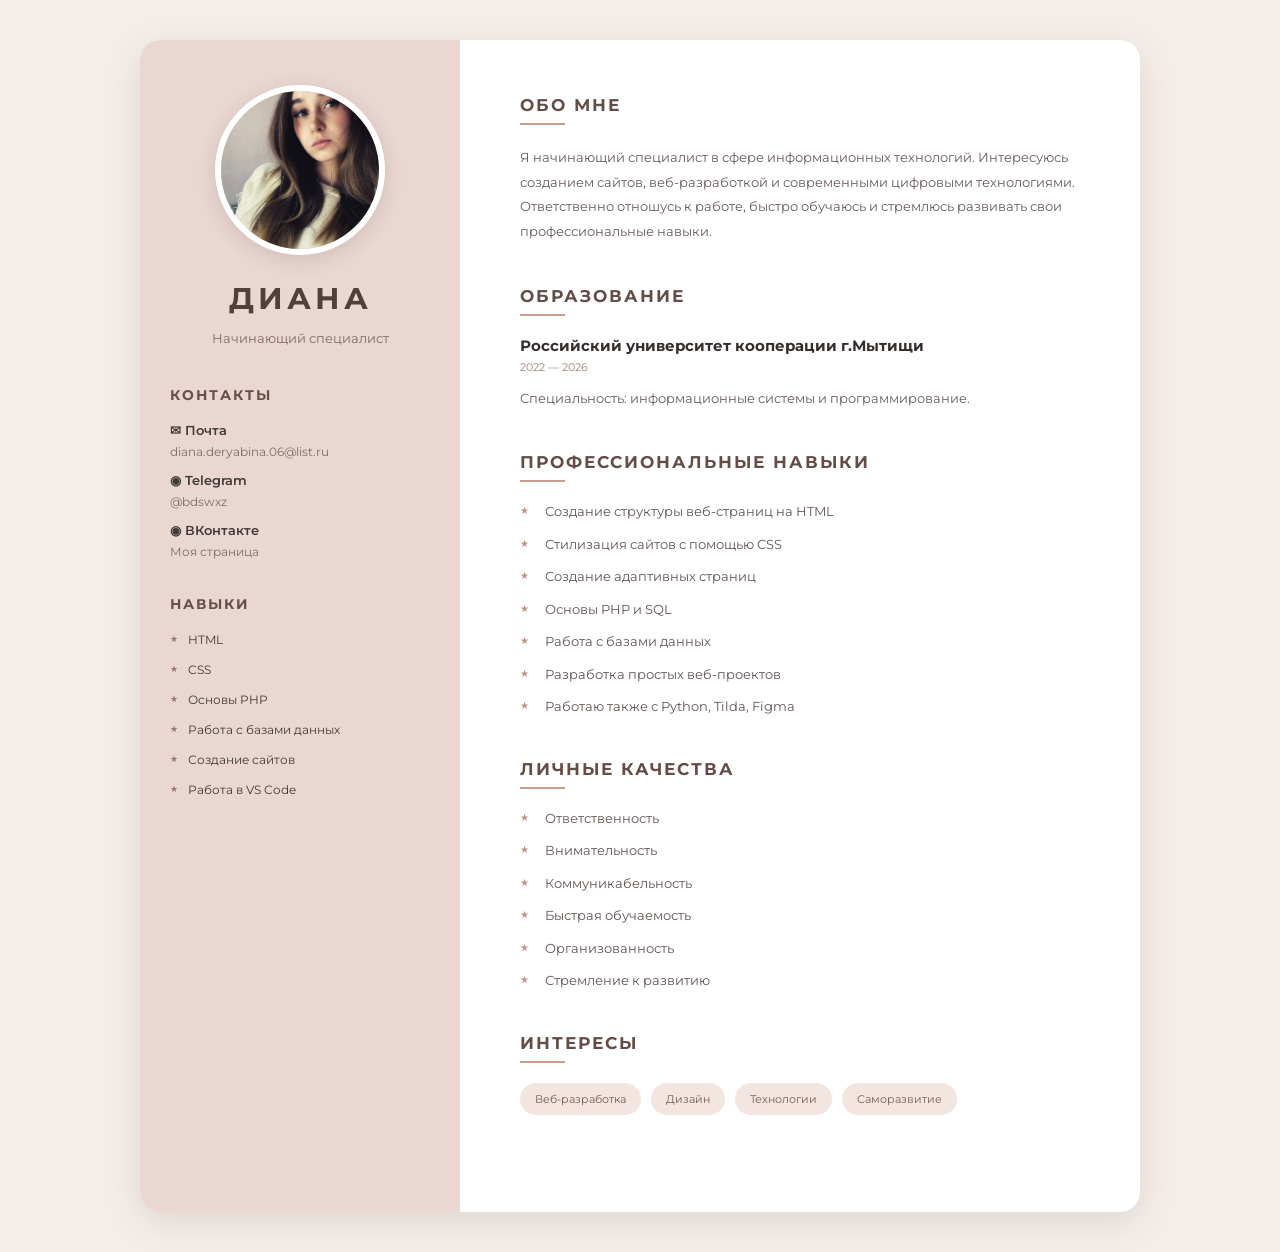
==== index.html @ db4235cc "Update index.html" ====
<!DOCTYPE html>
<html lang="ru">
<head>
    <meta charset="UTF-8">
    <meta name="viewport" content="width=device-width, initial-scale=1.0">
    <title>Моё резюме</title>
    <link rel="stylesheet" href="style.css">
    <link rel="preconnect" href="https://fonts.googleapis.com">
    <link rel="preconnect" href="https://fonts.gstatic.com" crossorigin>
    <link href="https://fonts.googleapis.com/css2?family=Montserrat:wght@400;500;600;700&display=swap" rel="stylesheet">
</head>
<body>
    <div class="resume">
        <!-- ЛЕВАЯ ЧАСТЬ -->
        <aside class="sidebar">
            <div class="photo">
                <img src="photo1.jpg" alt="Моя фотография">
            </div>
            <h1>ДИАНА</h1>
            <p class="profession">Начинающий специалист</p>
            <div class="side-section">
                <h2>КОНТАКТЫ</h2>
                <p>✉ Почта</p>
                <a href="mailto:diana.deryabina.06@list.ru">
                    diana.deryabina.06@list.ru
                </a>
                <p>◉ Telegram</p>
                <a href="https://t.me/bdswxz" target="_blank">
                    @bdswxz
                </a>
                <p>◉ ВКонтакте</p>
                <a href="https://vk.ru/deryabina_diana" target="_blank">
                    Моя страница
                </a>
            </div>
            <div class="side-section">
                <h2>НАВЫКИ</h2>
                <ul class="stars">
                    <li>HTML</li>
                    <li>CSS</li>
                    <li>Основы PHP</li>
                    <li>Работа с базами данных</li>
                    <li>Создание сайтов</li>
                    <li>Работа в VS Code</li>
                </ul>
            </div>
        </aside>
        <!-- ПРАВАЯ ЧАСТЬ -->
        <main class="content">
            <section>
                <h2 class="title">ОБО МНЕ</h2>
                <p>
                    Я начинающий специалист в сфере информационных технологий.
                    Интересуюсь созданием сайтов, веб-разработкой и современными
                    цифровыми технологиями. Ответственно отношусь к работе,
                    быстро обучаюсь и стремлюсь развивать свои профессиональные навыки.
                </p>
            </section>
            <section>
                <h2 class="title">ОБРАЗОВАНИЕ</h2>
                <div class="item">
                    <h3>Российский университет кооперации г.Мытищи</h3>
                    <span>2022 — 2026</span>
                    <p>
                        Специальность: информационные системы и программирование.
                    </p>
                </div>
            </section>
            <section>
                <h2 class="title">ПРОФЕССИОНАЛЬНЫЕ НАВЫКИ</h2>
                <ul class="content-stars">
                    <li>Создание структуры веб-страниц на HTML</li>
                    <li>Стилизация сайтов с помощью CSS</li>
                    <li>Создание адаптивных страниц</li>
                    <li>Основы PHP и SQL</li>
                    <li>Работа с базами данных</li>
                    <li>Разработка простых веб-проектов</li>
                    <li>Работаю также с Python, Tilda, Figma</li>
                </ul>
            </section>
            <section>
                <h2 class="title">ЛИЧНЫЕ КАЧЕСТВА</h2>
                <ul class="content-stars">
                    <li>Ответственность</li>
                    <li>Внимательность</li>
                    <li>Коммуникабельность</li>
                    <li>Быстрая обучаемость</li>
                    <li>Организованность</li>
                    <li>Стремление к развитию</li>
                </ul>
            </section>
            <section>
                <h2 class="title">ИНТЕРЕСЫ</h2>
                <div class="interests">
                    <span>Веб-разработка</span>
                    <span>Дизайн</span>
                    <span>Технологии</span>
                    <span>Саморазвитие</span>
                </div>
            </section>
        </main>
    </div>
</body>
</html>
---- style.css ----
* {
    box-sizing: border-box;
}
body {
    margin: 0;
    padding: 40px 20px;
    font-family: 'Montserrat', sans-serif;
    background: #f4eee9;
    color: #403938;
}
/* ОСНОВНОЙ КОНТЕЙНЕР */
.resume {
    display: flex;
    max-width: 1000px;
    min-height: 1100px;
    margin: 0 auto;
    background: white;
    border-radius: 20px;
    overflow: hidden;
    box-shadow: 0 10px 35px rgba(70, 50, 45, 0.12);
}
/* ЛЕВАЯ КОЛОНКА */
.sidebar {
    width: 32%;
    padding: 45px 30px;
    background: #ead7d1;
    text-align: center;
}
/* ФОТО */
.photo {
    width: 170px;
    height: 170px;
    margin: 0 auto 25px;
    border-radius: 50%;
    overflow: hidden;
    border: 6px solid white;
    box-shadow: 0 5px 20px rgba(80, 50, 45, 0.15);
}
.photo img {
    width: 100%;
    height: 100%;
    object-fit: cover;
    object-position: 60% center;
}
/* ИМЯ */
.sidebar h1 {
    margin: 10px 0 5px;
    font-size: 30px;
    letter-spacing: 4px;
    color: #503f3b;
}
.profession {
    margin-bottom: 40px;
    font-size: 13px;
    color: #806b65;
}
/* ЗАГОЛОВКИ ЛЕВОЙ ЧАСТИ */
.side-section {
    margin-top: 35px;
    text-align: left;
}
.side-section h2 {
    margin-bottom: 18px;
    font-size: 14px;
    letter-spacing: 2px;
    color: #684f49;
}
.side-section p {
    margin: 12px 0 3px;
    font-size: 13px;
    font-weight: 600;
}
.side-section a {
    color: #806b65;
    font-size: 12px;
    text-decoration: none;
    word-break: break-word;
}
.side-section a:hover {
    text-decoration: underline;
}
/* ЗВЁЗДОЧКИ В ЛЕВОЙ КОЛОНКЕ */
.stars {
    list-style: none;
    padding: 0;
    margin: 0;
}
.stars li {
    position: relative;
    padding-left: 18px;
    margin-bottom: 12px;
    font-size: 12px;
    line-height: 1.5;
}
.stars li::before {
    content: "★";
    position: absolute;
    left: 0;
    top: 1px;
    font-size: 9px;
    color: #98756d;
}
/* ПРАВАЯ ЧАСТЬ */
.content {
    width: 68%;
    padding: 55px 60px;
}
/* БЛОКИ */
.content section {
    margin-bottom: 42px;
}
/* ЗАГОЛОВОК */
.title {
    position: relative;
    margin: 0 0 20px;
    padding-bottom: 10px;
    font-size: 17px;
    letter-spacing: 2px;
    color: #654d47;
}
.title::after {
    content: "";
    position: absolute;
    left: 0;
    bottom: 0;
    width: 45px;
    height: 2px;
    background: #c99e91;
}
/* ТЕКСТ */
.content p {
    max-width: 650px;
    margin: 0;
    font-size: 13px;
    line-height: 1.9;
    color: #665b58;
}
/* ОБРАЗОВАНИЕ */
.item h3 {
    margin: 0 0 5px;
    font-size: 15px;
    color: #352d2b;
}
.item span {
    display: block;
    margin-bottom: 12px;
    font-size: 11px;
    color: #a17d73;
}
/* ЗВЁЗДОЧКИ В ОСНОВНОЙ ЧАСТИ */
.content-stars {
    list-style: none;
    padding: 0;
    margin: 0;
}
.content-stars li {
    position: relative;
    padding-left: 25px;
    margin-bottom: 13px;
    font-size: 13px;
    line-height: 1.5;
    color: #5f5552;
}
.content-stars li::before {
    content: "★";
    position: absolute;
    left: 0;
    top: 1px;
    font-size: 10px;
    color: #c28f82;
}
/* ИНТЕРЕСЫ */
.interests {
    display: flex;
    flex-wrap: wrap;
    gap: 10px;
}
.interests span {
    padding: 9px 15px;
    border-radius: 20px;
    background: #f3e5e0;
    color: #765b54;
    font-size: 11px;
}
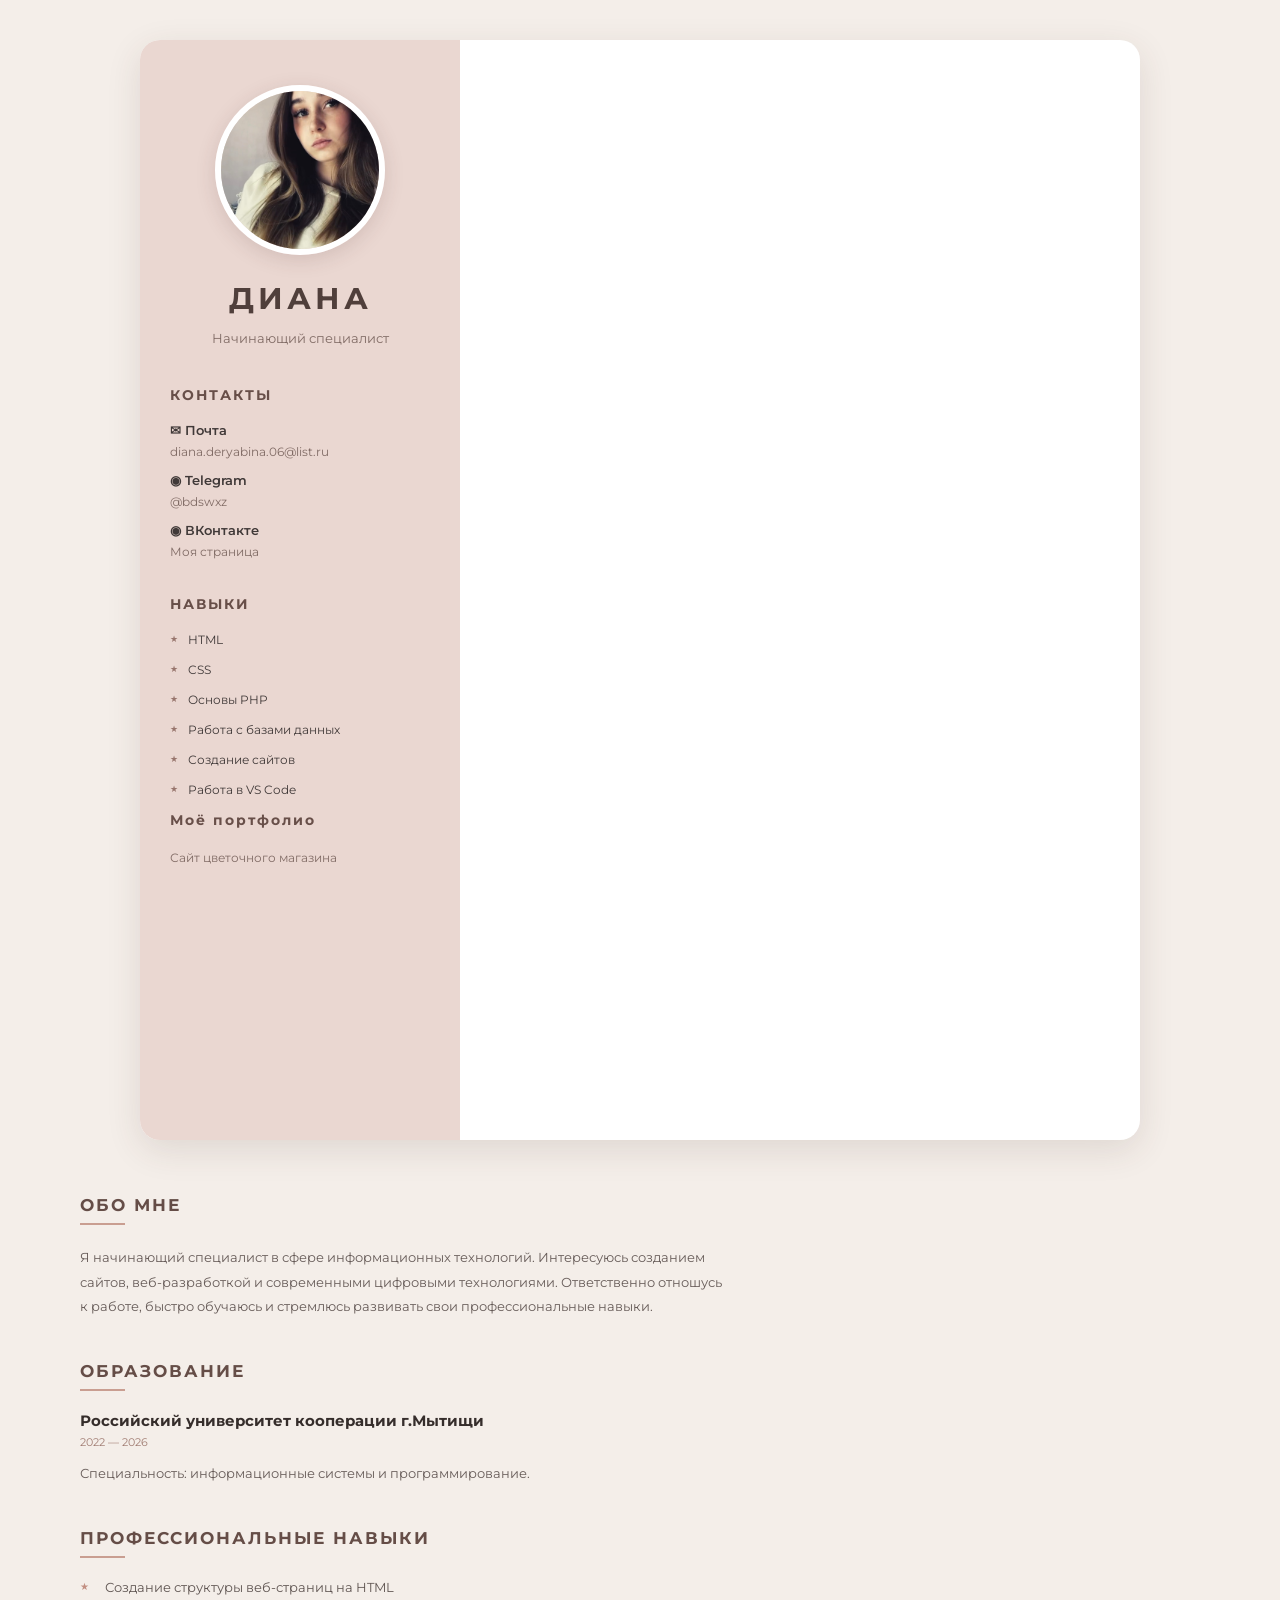
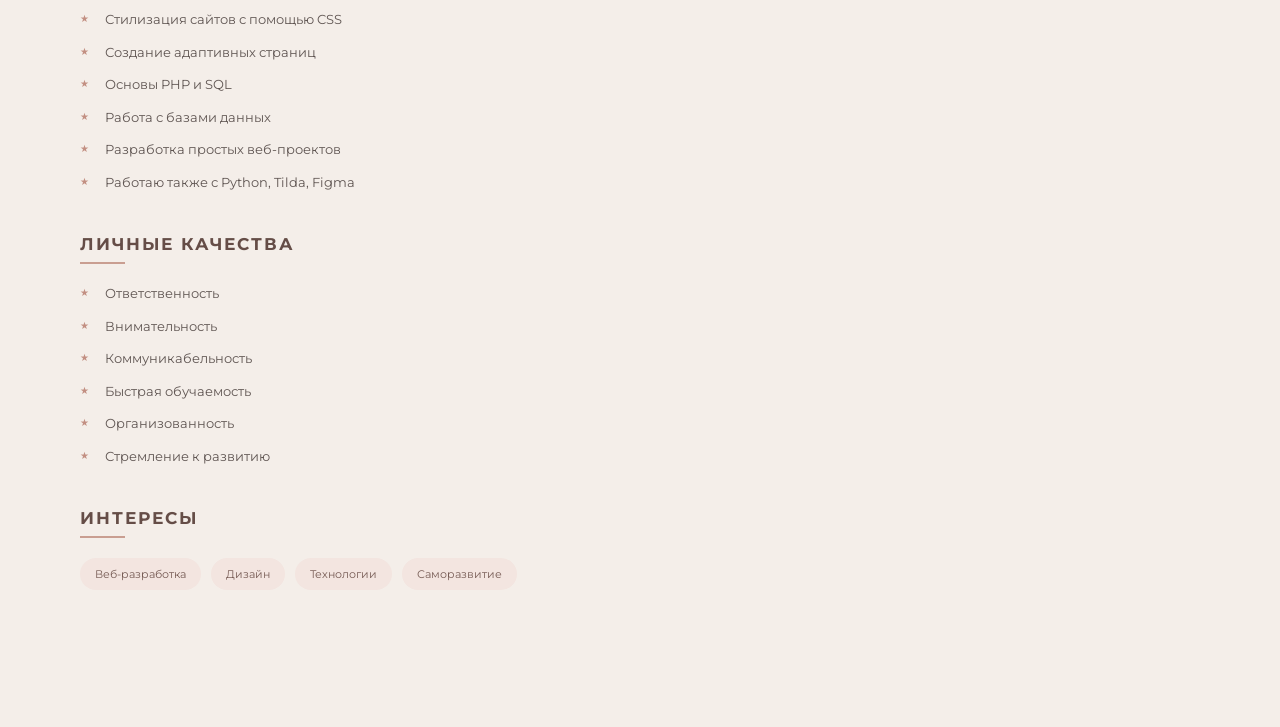
==== commit d64baa1a: "Update index.html" ====
--- a/index.html
+++ b/index.html
@@ -43,6 +43,10 @@
                     <li>Создание сайтов</li>
                     <li>Работа в VS Code</li>
                 </ul>
+
+            <h2>Моё портфолио</h2>
+            <a href src="https://dianchks.github.io/fwrld/" target="_blank">Сайт цветочного магазина</a>
+            </div>
             </div>
         </aside>
         <!-- ПРАВАЯ ЧАСТЬ -->
--- a/style.css
+++ b/style.css
@@ -40,7 +40,7 @@
     width: 100%;
     height: 100%;
     object-fit: cover;
-    object-position: 60% center;
+    object-position: 90% center;
 }
 /* ИМЯ */
 .sidebar h1 {
@@ -183,3 +183,43 @@
     font-size: 11px;
 }
 
+@media (max-width: 700px) {
+     body {
+        padding: 15px;
+    }
+
+    .resume {
+        display: block;
+        width: 100%;
+        min-height: auto;
+    }
+
+    .sidebar {
+        width: 100%;
+        padding: 30px 20px;
+    }
+
+    .content {
+        width: 100%;
+        padding: 35px 25px;
+    }
+
+    .photo {
+        width: 140px;
+        height: 140px;
+    }
+
+    .sidebar h1 {
+        font-size: 24px;
+        letter-spacing: 2px;
+    }
+
+    .content p {
+        max-width: 100%;
+        font-size: 13px;
+    }
+
+    .interests {
+        gap: 8px;
+    }
+}
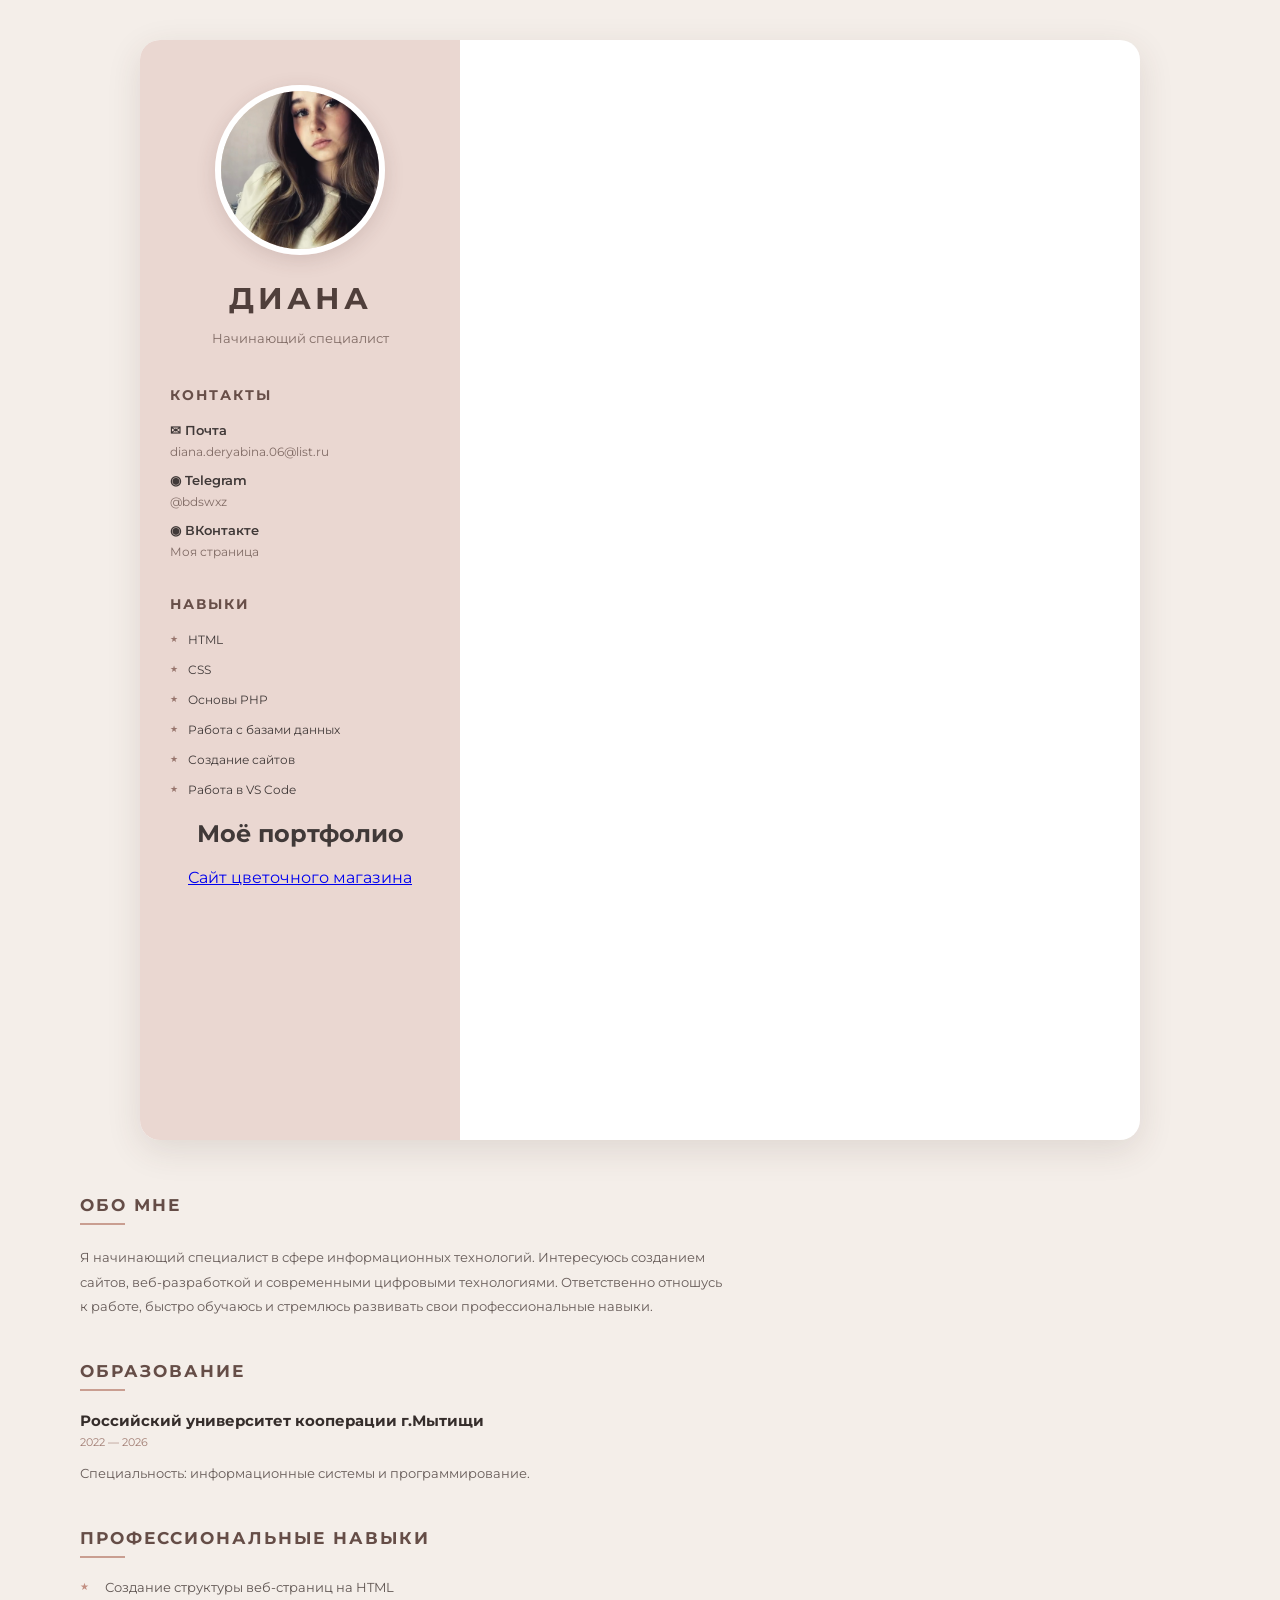
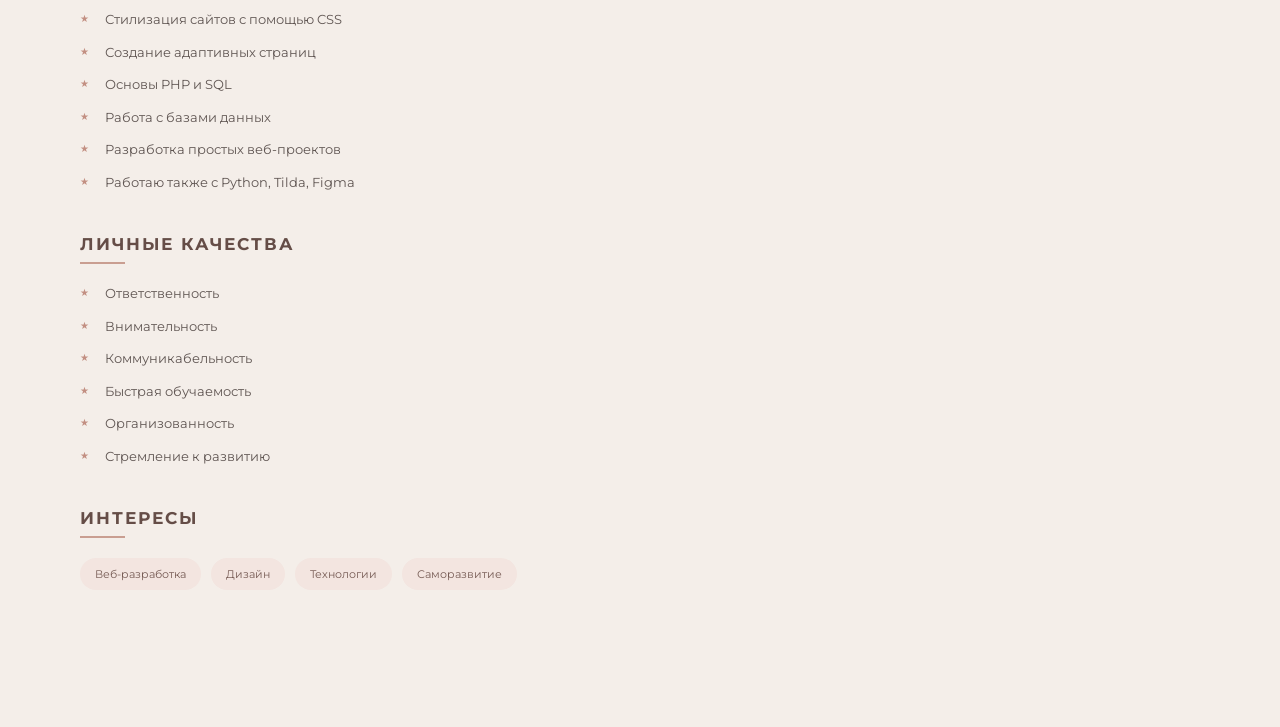
==== commit 844ce8bd: "Update index.html" ====
--- a/index.html
+++ b/index.html
@@ -43,10 +43,9 @@
                     <li>Создание сайтов</li>
                     <li>Работа в VS Code</li>
                 </ul>
-
+            </div>
             <h2>Моё портфолио</h2>
-            <a href src="https://dianchks.github.io/fwrld/" target="_blank">Сайт цветочного магазина</a>
-            </div>
+            <a href="https://dianchks.github.io/fwrld/" target="_blank">Сайт цветочного магазина</a>
             </div>
         </aside>
         <!-- ПРАВАЯ ЧАСТЬ -->
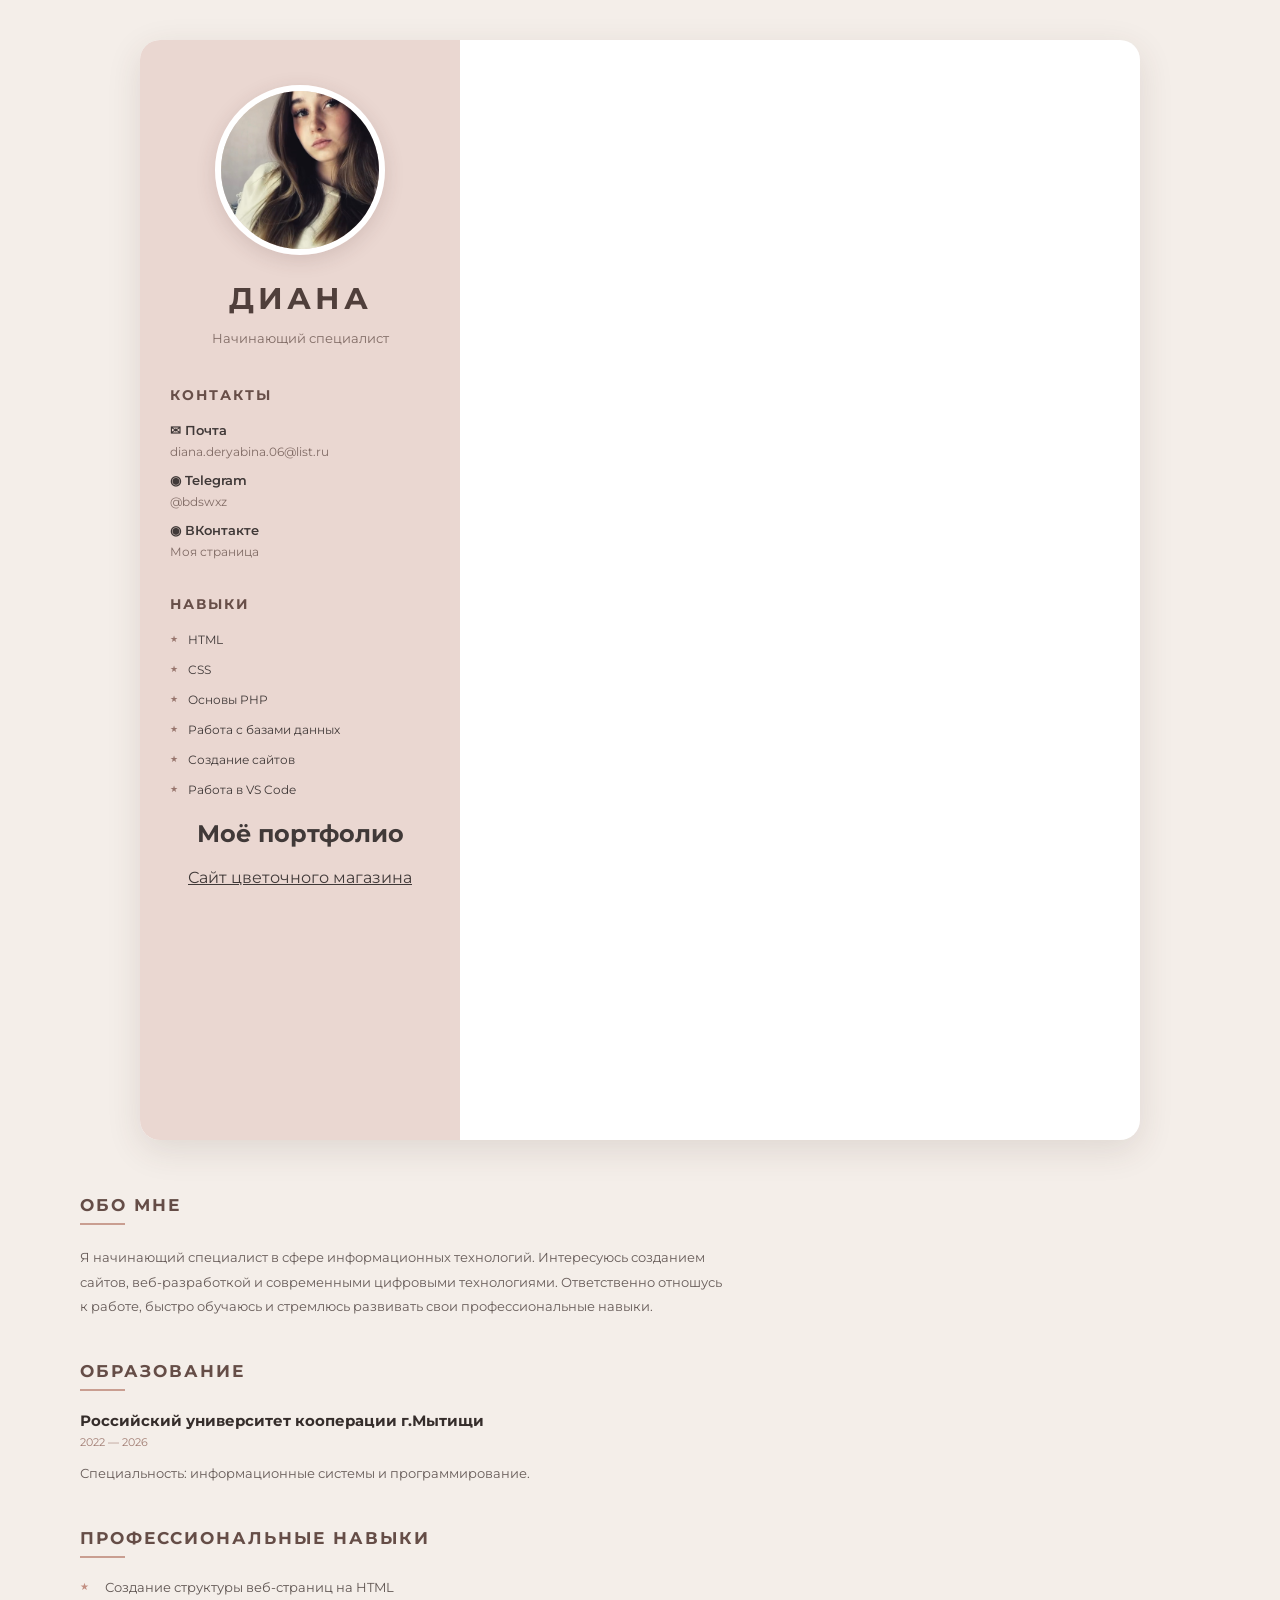
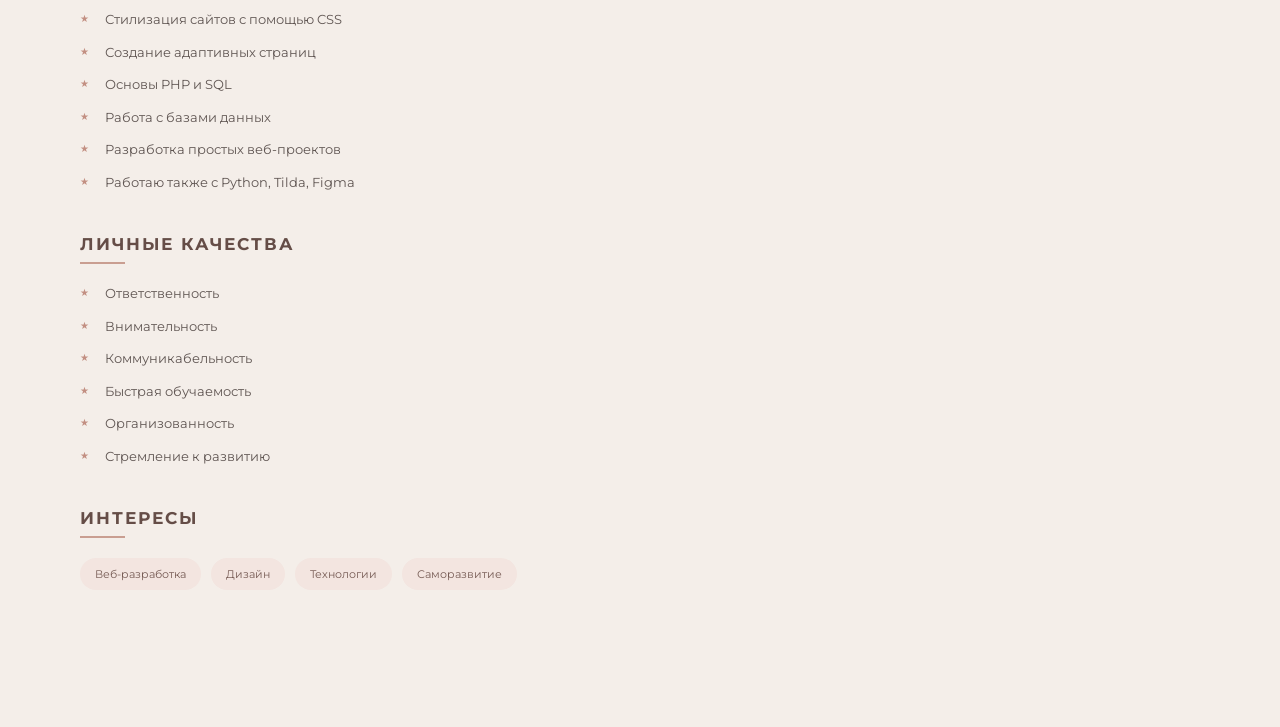
==== commit 4ef985fd: "Update index.html" ====
--- a/index.html
+++ b/index.html
@@ -45,7 +45,7 @@
                 </ul>
             </div>
             <h2>Моё портфолио</h2>
-            <a href="https://dianchks.github.io/fwrld/" target="_blank">Сайт цветочного магазина</a>
+            <a href="https://dianchks.github.io/fwrld/" target="_blank" style="color: inherit">Сайт цветочного магазина</a>
             </div>
         </aside>
         <!-- ПРАВАЯ ЧАСТЬ -->
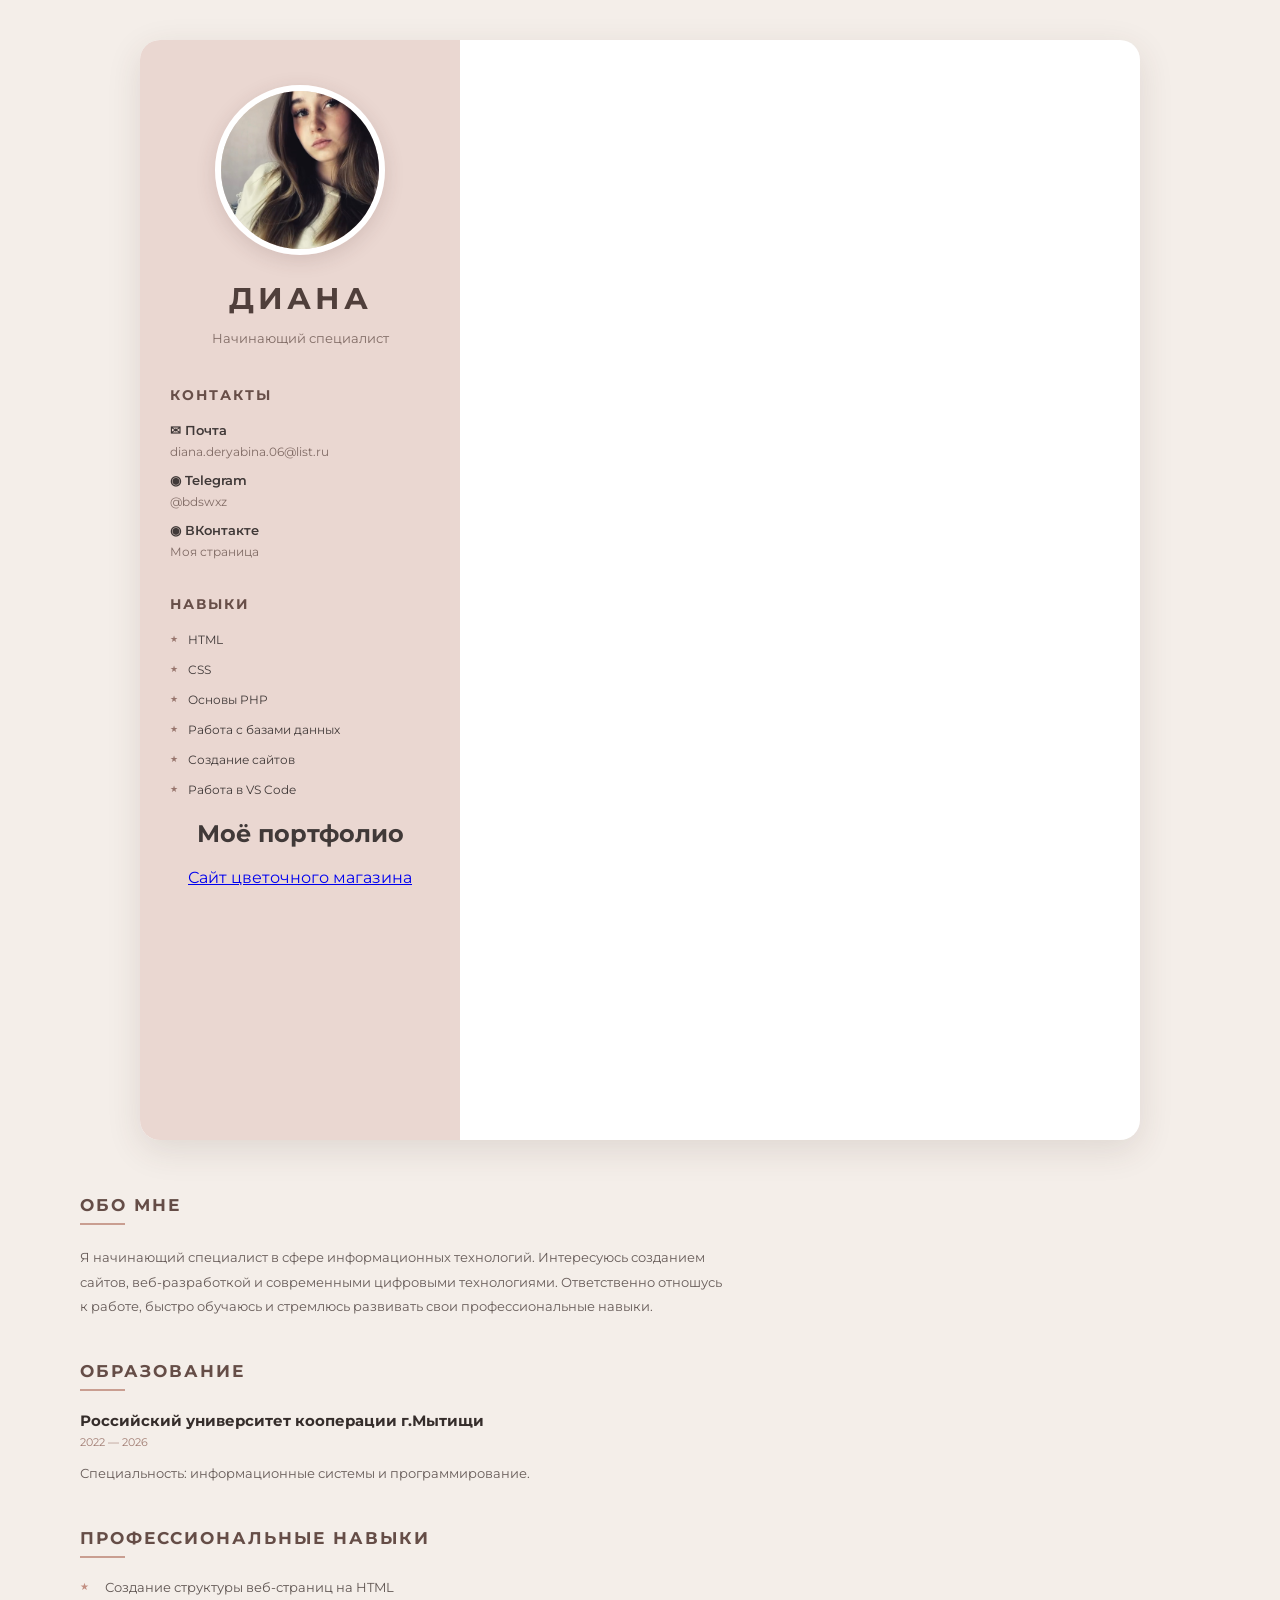
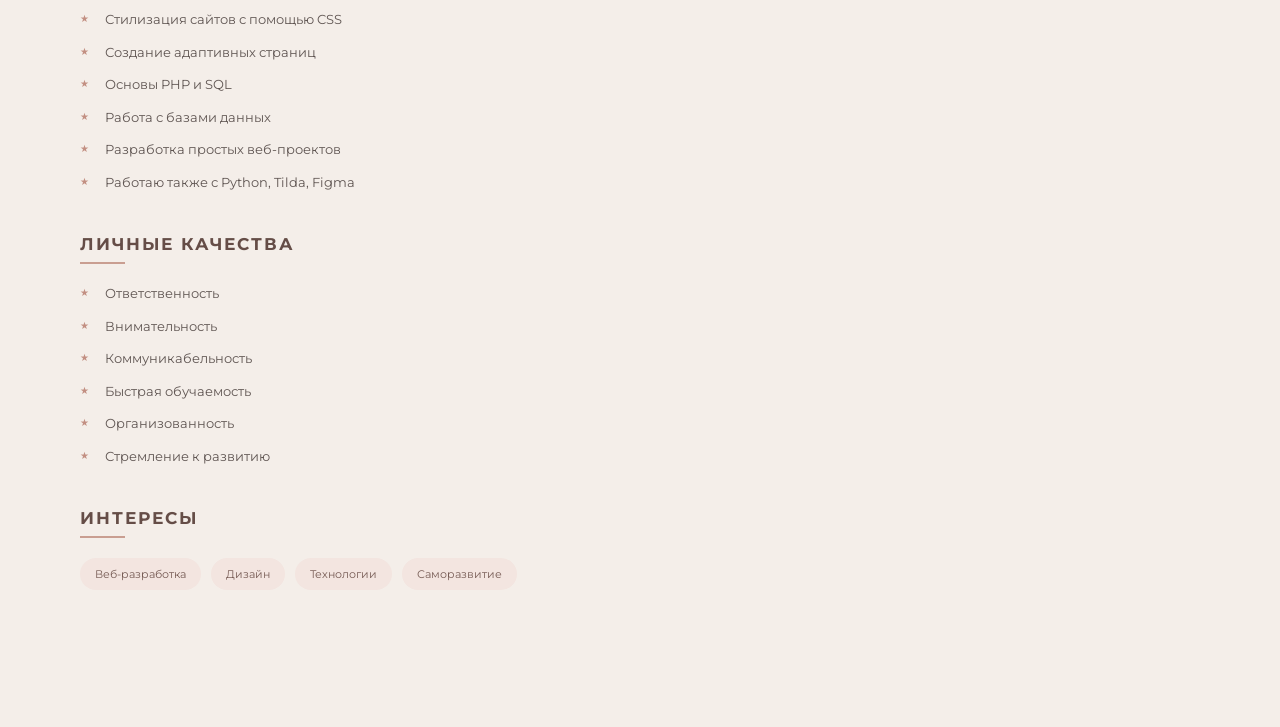
==== commit c904a8a3: "Update index.html" ====
--- a/index.html
+++ b/index.html
@@ -45,7 +45,7 @@
                 </ul>
             </div>
             <h2>Моё портфолио</h2>
-            <a href="https://dianchks.github.io/fwrld/" target="_blank" style="color: inherit">Сайт цветочного магазина</a>
+            <a href="https://dianchks.github.io/fwrld/" target="_blank">Сайт цветочного магазина</a>
             </div>
         </aside>
         <!-- ПРАВАЯ ЧАСТЬ -->
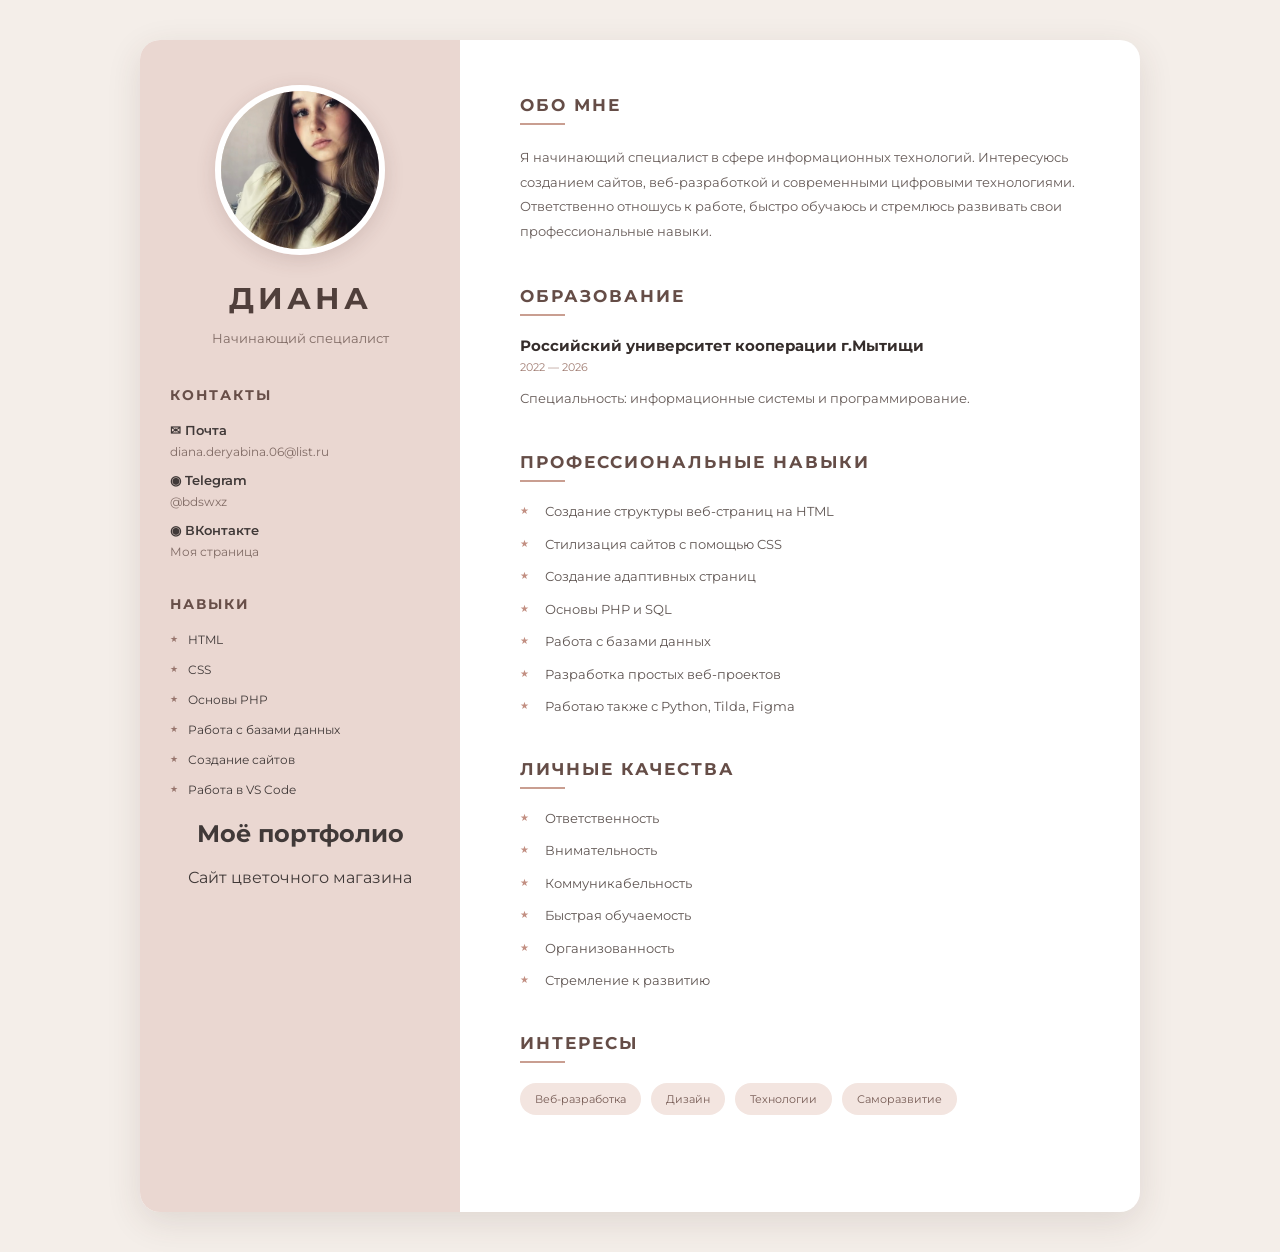
==== commit 4f81cb89: "Update index.html" ====
--- a/index.html
+++ b/index.html
@@ -45,8 +45,7 @@
                 </ul>
             </div>
             <h2>Моё портфолио</h2>
-            <a href="https://dianchks.github.io/fwrld/" target="_blank">Сайт цветочного магазина</a>
-            </div>
+            <a href="https://dianchks.github.io/fwrld/" target="_blank" style="color: inherit; text-decoration:none;">Сайт цветочного магазина</a>
         </aside>
         <!-- ПРАВАЯ ЧАСТЬ -->
         <main class="content">
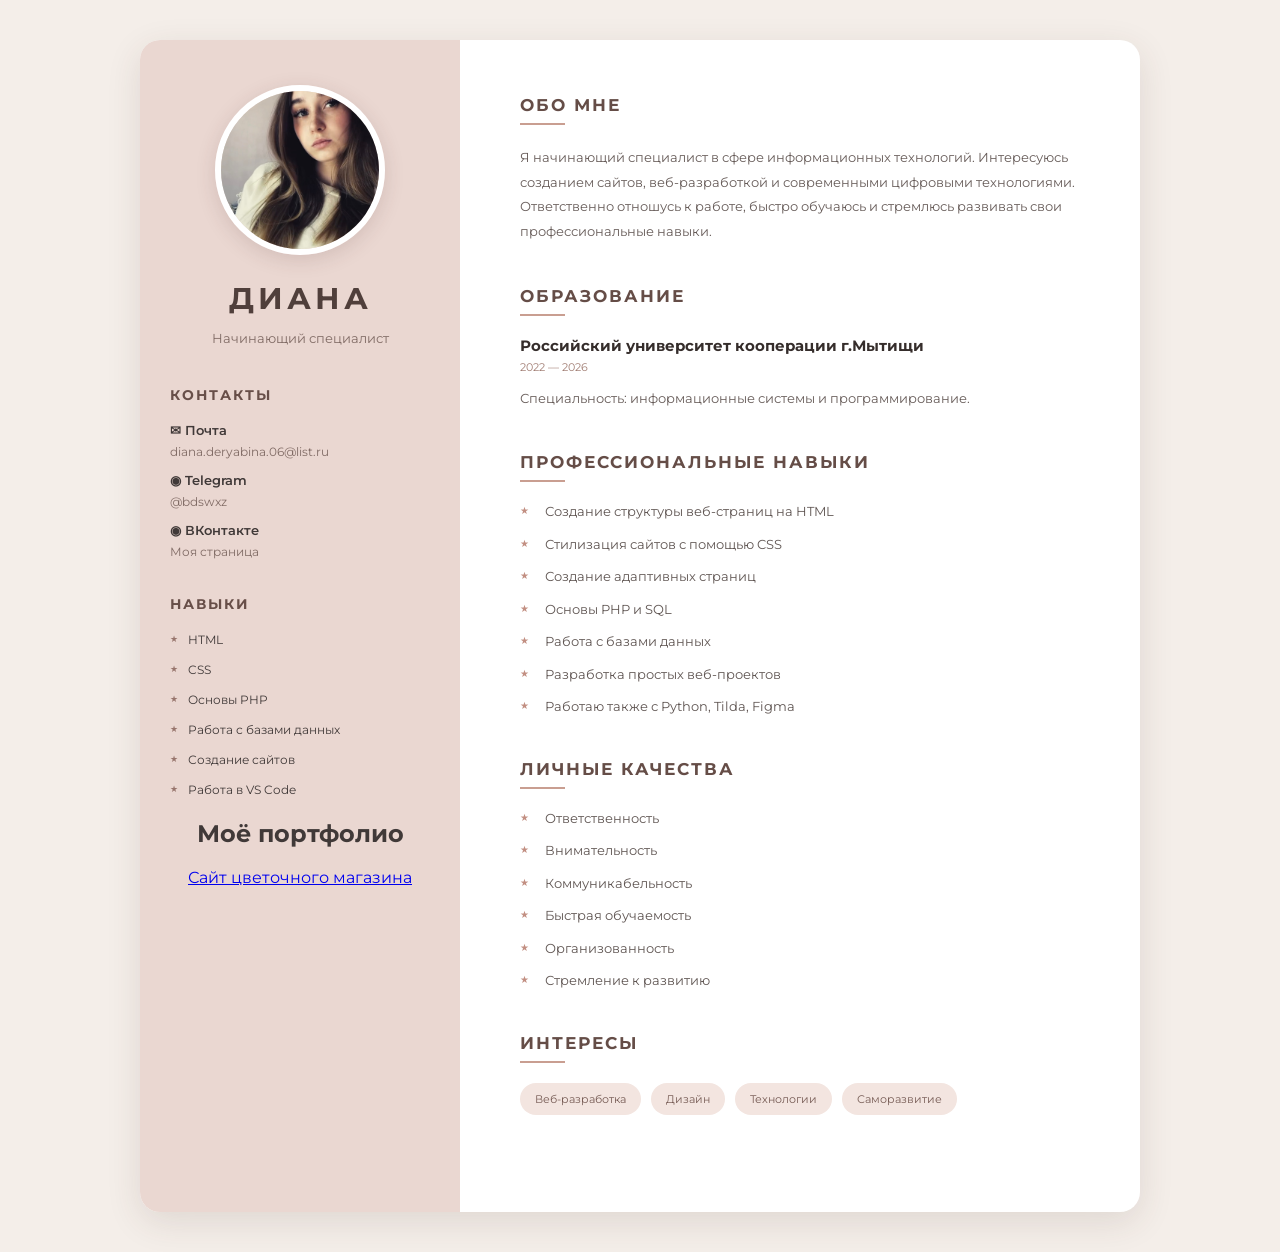
==== commit a9affcd1: "Update index.html" ====
--- a/index.html
+++ b/index.html
@@ -45,7 +45,7 @@
                 </ul>
             </div>
             <h2>Моё портфолио</h2>
-            <a href="https://dianchks.github.io/fwrld/" target="_blank" style="color: inherit; text-decoration:none;">Сайт цветочного магазина</a>
+            <a href="https://dianchks.github.io/fwrld/" target="_blank">Сайт цветочного магазина</a>
         </aside>
         <!-- ПРАВАЯ ЧАСТЬ -->
         <main class="content">
